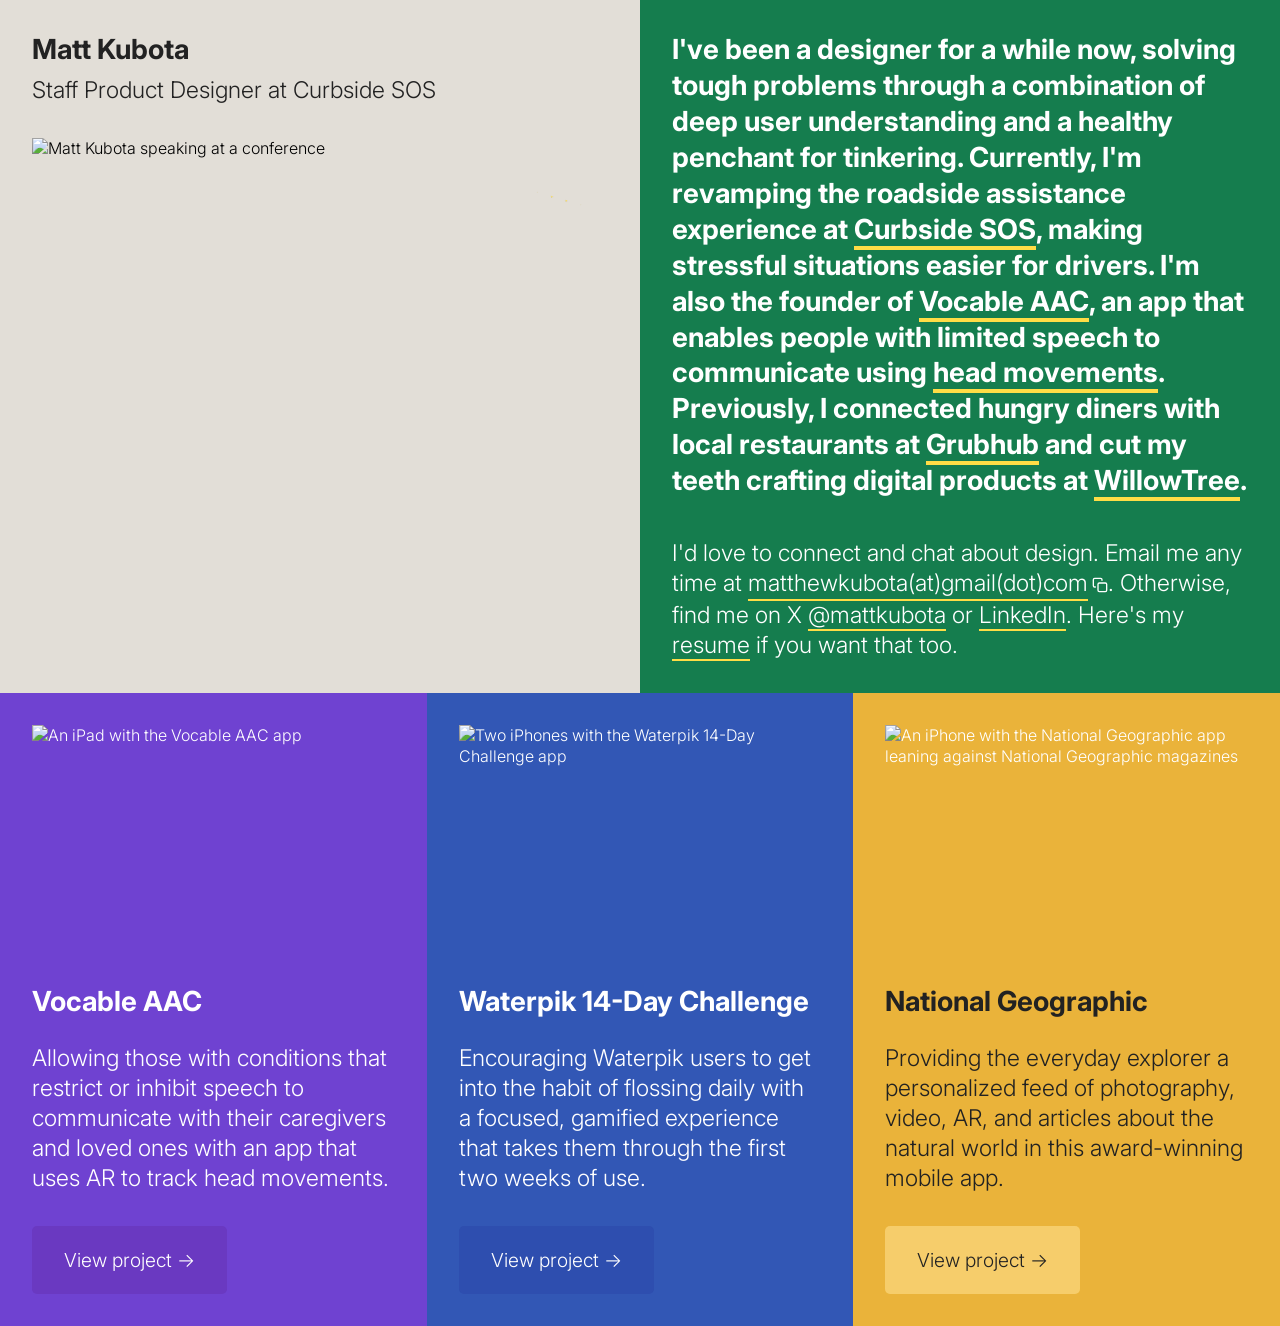
==== old/index.html @ 17c1863f "Add /old directory to preserve previous version of site - Copy index.html and main.css from main bra" ====
<!DOCTYPE html>
<!-- 
 __                              __              
/\ \                            /\ \             
\ \ \___     ___   __  __  __   \_\ \  __  __    
 \ \  _ `\  / __`\/\ \/\ \/\ \  /'_` \/\ \/\ \   
  \ \ \ \ \/\ \L\ \ \ \_/ \_/ \/\ \L\ \ \ \_\ \  
   \ \_\ \_\ \____/\ \___x___/'\ \___,_\/`____ \ 
    \/_/\/_/\/___/  \/__//__/   \/__,_ /`/___/> \
                                           /\___/
                                           \/__/ 
-->
<html lang="en">
  <head>
    <!-- Essential Meta -->
    <meta charset="utf-8" />
    <meta name="viewport" content="width=device-width, initial-scale=1" />
    <title>Matt Kubota</title>

    <!-- Primary SEO -->
    <meta
      name="description"
      content="Matt Kubota is a Staff Product Designer building thoughtful solutions for us all to live better, more fulfilled lives."
    />
    <meta
      name="keywords"
      content="Matt Kubota, Staff Product Designer, UX, UI, User Experience, User Interface, Interaction Designer, Graphic Designer, Designer, Design, Curbside SOS, Grubhub, WillowTree, National Geographic, Vocable AAC, Waterpik, NC State"
    />

    <!-- Open Graph / Social -->
    <meta property="og:title" content="Matt Kubota" />
    <meta
      property="og:description"
      content="Matt Kubota is a Staff Product Designer building thoughtful solutions for us all to live better, more fulfilled lives."
    />
    <meta
      property="og:image"
      content="https://mattkubota.com/assets/images/thumbnail.jpg"
    />
    <meta property="og:url" content="https://mattkubota.com/" />
    <meta property="og:type" content="website" />
    <meta property="og:site_name" content="Matt Kubota" />
    <meta property="og:image:type" content="image/jpg" />
    <meta property="og:image:width" content="1200" />
    <meta property="og:image:height" content="630" />
    <meta name="twitter:card" content="summary_large_image" />
    <meta name="twitter:image:alt" content="Matt Kubota" />

    <!-- Assets -->
    <link rel="icon" href="../assets/images/favicon-32x32.png" />
    <link rel="apple-touch-icon" href="../assets/images/favicon-192x192.png" />
    <link
      rel="preload"
      href="../assets/images/matt-kubota.webp"
      as="image"
      type="image/webp"
    />
    <link
      rel="preload"
      href="../assets/images/sticker.svg"
      as="image"
      type="image/svg+xml"
    />

    <!-- Fonts -->
    <link rel="preconnect" href="https://fonts.googleapis.com" />
    <link rel="preconnect" href="https://fonts.gstatic.com" crossorigin />
    <link
      href="https://fonts.googleapis.com/css2?family=Inter:wght@300;700&display=swap"
      rel="stylesheet"
    />

    <!-- Styles -->
    <link rel="stylesheet" href="main.css" />
  </head>

  <!-- Content -->
  <body>
    <div
      id="toast-container"
      role="status"
      aria-live="polite"
      aria-atomic="true"
    ></div>
    <main>
      <section id="box-1">
        <header>
          <h1 id="name">Matt Kubota</h1>
        </header>
        <p id="subhead">Staff Product Designer at Curbside SOS</p>
        <div id="hero-container">
          <img
            id="hero"
            src="../assets/images/matt-kubota.webp"
            width="950"
            height="633"
            alt="Matt Kubota speaking at a conference"
          />
          <div id="sticker-container">
            <button
              id="sticker"
              class="email-copy"
              aria-label="Copy email address to clipboard"
              tabindex="-1"
            >
              <img src="../assets/images/sticker.svg" alt="" />
              <div id="shine"></div>
            </button>
          </div>
        </div>
      </section>
      <section id="box-2">
        <p id="bio">
          I've been a designer for a while now, solving tough problems through a
          combination of deep user understanding and a healthy penchant for
          tinkering. Currently, I'm revamping the roadside assistance experience
          at <a href="https://www.curbsidesos.com/">Curbside SOS</a>, making
          stressful situations easier for drivers. I'm also the founder of
          <a href="https://www.vocable.app/">Vocable AAC</a>, an app that
          enables people with limited speech to communicate using
          <a href="https://x.com/mattkubota/status/1240012092595412992"
            >head movements</a
          >. Previously, I connected hungry diners with local restaurants at
          <a href="https://www.grubhub.com/">Grubhub</a> and cut my teeth
          crafting digital products at
          <a href="https://www.willowtreeapps.com/">WillowTree</a>.
        </p>
        <p id="contact">
          I'd love to connect and chat about design. Email me any time at
          <span class="email-container">
            <button
              class="email-copy"
              aria-label="Copy email address to clipboard"
            >
              matthewkubota(at)gmail(dot)com
            </button>
            <svg
              class="copy-icon"
              xmlns="http://www.w3.org/2000/svg"
              width="16"
              height="16"
              viewBox="0 0 24 24"
              fill="none"
              stroke="currentColor"
              stroke-width="2"
              stroke-linecap="round"
              stroke-linejoin="round"
              aria-hidden="true"
              focusable="false"
            >
              <rect x="9" y="9" width="13" height="13" rx="2" ry="2"></rect>
              <path
                d="M5 15H4a2 2 0 0 1-2-2V4a2 2 0 0 1 2-2h9a2 2 0 0 1 2 2v1"
              ></path>
            </svg> </span
          >. Otherwise, find me on X
          <a
            href="https://x.com/mattkubota"
            aria-label="Follow Matt Kubota on X"
            >@mattkubota</a
          >
          or
          <a
            href="https://www.linkedin.com/in/mattkubota/"
            aria-label="Connect with Matt Kubota on LinkedIn"
            >LinkedIn</a
          >. Here's my
          <a href="../assets/files/matt-kubota_resume.pdf" aria-label="PDF Resume"
            >resume</a
          >
          if you want that too.
        </p>
      </section>
      <section class="project" id="box-3--vocable" tabindex="0">
        <a
          href="https://www.notion.so/mattkubota/Vocable-AAC-3dc6c774aebd4692b6838ddd8106c678"
          class="project-content"
          tabindex="-1"
        >
          <div>
            <div id="img-container">
              <img
                src="../assets/images/vocable.webp"
                width="500"
                height="357"
                alt="An iPad with the Vocable AAC app"
                loading="lazy"
              />
            </div>
            <h2>Vocable AAC</h2>
            <p>
              Allowing those with conditions that restrict or inhibit speech to
              communicate with their caregivers and loved ones with an app that
              uses AR to track head movements.
            </p>
          </div>
          <span class="btn" aria-hidden="true">View project →</span>
        </a>
      </section>
      <section class="project" id="box-4--waterpik" tabindex="0">
        <a
          href="https://www.notion.so/mattkubota/Waterpik-397cb98060af45f89343ba38671555d3"
          class="project-content"
          tabindex="-1"
        >
          <div>
            <div id="img-container">
              <img
                src="../assets/images/waterpik.webp"
                width="500"
                height="357"
                alt="Two iPhones with the Waterpik 14-Day Challenge app"
                loading="lazy"
              />
            </div>
            <h2>Waterpik 14-Day Challenge</h2>
            <p>
              Encouraging Waterpik users to get into the habit of flossing daily
              with a focused, gamified experience that takes them through the
              first two weeks of use.
            </p>
          </div>
          <span class="btn" aria-hidden="true">View project →</span>
        </a>
      </section>
      <section class="project" id="box-5--natgeo" tabindex="0">
        <a
          href="https://www.notion.so/mattkubota/National-Geographic-9876b6b0abce4806b0584fafaabd3566"
          class="project-content"
          tabindex="-1"
        >
          <div>
            <div id="img-container">
              <img
                src="../assets/images/natgeo.webp"
                width="500"
                height="357"
                alt="An iPhone with the National Geographic app leaning against National Geographic magazines"
                loading="lazy"
              />
            </div>
            <h2>National Geographic</h2>
            <p>
              Providing the everyday explorer a personalized feed of
              photography, video, AR, and articles about the natural world in
              this award-winning mobile app.
            </p>
          </div>
          <span class="btn" aria-hidden="true">View project →</span>
        </a>
      </section>
    </main>

    <!-- Scripts -->
    <script>
      // Utility functions
      const showToast = (isError = false) => {
        const toastContainer = document.getElementById("toast-container");
        const toast = document.createElement("div");
        toast.className = isError ? "toast toast-error" : "toast";
        toast.setAttribute("role", "alert");
        toast.innerHTML = `
    <svg xmlns="http://www.w3.org/2000/svg" width="16" height="16" viewBox="0 0 24 24" fill="none" stroke="currentColor" stroke-width="2" stroke-linecap="round" stroke-linejoin="round" aria-hidden="true" focusable="false">
      ${
        isError
          ? '<circle cx="12" cy="12" r="10"></circle><line x1="15" y1="9" x2="9" y2="15"></line><line x1="9" y1="9" x2="15" y2="15"></line>'
          : '<polyline points="20 6 9 17 4 12"></polyline>'
      }
    </svg>
    <span>${
      isError ? "Failed to copy email address" : "Email address copied"
    }</span>
  `;
        toastContainer.appendChild(toast);
        setTimeout(() => toast.remove(), 2000);
      };

      // Email copy functionality
      document.querySelectorAll(".email-copy").forEach((button) => {
        button.addEventListener("click", async (e) => {
          e.preventDefault();
          try {
            await navigator.clipboard.writeText("matthewkubota@gmail.com");
            showToast();
          } catch (err) {
            console.error("Failed to copy:", err);
            showToast(true);
          }
        });
      });

      // Intersection Observer for animations
      const observer = new IntersectionObserver(
        (entries) => {
          entries.forEach((entry) => {
            if (entry.isIntersecting) {
              entry.target.classList.add("in-view");
            }
          });
        },
        { threshold: 0.1 }
      );

      document.querySelectorAll(".project img").forEach((img) => {
        observer.observe(img);
      });
    </script>

    <!-- Structured Data -->
    <script type="application/ld+json">
      {
        "@context": "https://schema.org",
        "@type": "Person",
        "name": "Matt Kubota",
        "jobTitle": "Staff Product Designer",
        "worksFor": {
          "@type": "Organization",
          "name": "Curbside SOS"
        },
        "url": "https://mattkubota.com",
        "sameAs": [
          "https://x.com/mattkubota",
          "https://www.linkedin.com/in/mattkubota/"
        ],
        "knowsAbout": [
          "Product Design",
          "UX Design",
          "UI Design",
          "Interaction Design"
        ]
      }
    </script>

    <!-- Vercel Analytics -->
    <script>
      window.va =
        window.va ||
        function () {
          (window.vaq = window.vaq || []).push(arguments);
        };
    </script>
    <script defer src="/_vercel/insights/script.js"></script>
  </body>
</html>
---- old/main.css ----
/* MODERN NORMALIZE */
*,
*::before,
*::after {
  box-sizing: border-box;
  margin: 0;
  padding: 0;
}

html {
  -webkit-text-size-adjust: 100%;
  tab-size: 4;
  font-family: system-ui, sans-serif;
  line-height: 1.5;
  -webkit-font-smoothing: antialiased;
}

body {
  line-height: inherit;
  -webkit-font-smoothing: antialiased;
}

img,
picture,
video,
canvas,
svg {
  display: block;
  max-width: 100%;
}

input,
button,
textarea,
select {
  font: inherit;
}

/* CUSTOM RESET */
html,
body,
h1,
h2,
h3,
h4,
h5,
h6,
p,
a,
ol,
ul,
li,
blockquote,
figure,
pre,
button,
iframe,
hr {
  font-size: 100%;
  font-weight: 300;
  font-family: "Inter", system-ui, "Segoe UI", Roboto, Helvetica, Arial,
    sans-serif, "Apple Color Emoji", "Segoe UI Emoji", "Segoe UI Symbol";
  line-height: 1.3em;
}

/* CUSTOM PROPERTIES */
:root {
  /* Colors */
  --color-text-dark: rgb(34, 34, 34);
  --color-text-light: rgb(255, 255, 255);
  --color-bg-cream: rgb(226, 222, 215);
  --color-bg-green: rgb(21, 125, 78);
  --color-bg-purple: rgb(111, 66, 209);
  --color-bg-blue: rgb(50, 87, 181);
  --color-bg-yellow: rgb(234, 179, 58);
  --color-highlight: rgb(255, 221, 70);
  --color-purple-transparent: rgb(92, 38, 155, 0.3);
  --color-purple-transparent-hover: rgb(92, 38, 155, 0.8);
  --color-blue-transparent: rgb(39, 57, 160, 0.3);
  --color-blue-transparent-hover: rgb(39, 57, 160, 0.8);
  --color-yellow-transparent: rgb(255, 224, 140, 0.6);
  --color-yellow-transparent-hover: rgb(255, 224, 140);
  --color-shadow: rgb(0, 8, 30, 0.3);

  /* Spacing */
  --spacing-xs: 0.5rem;
  --spacing-sm: 1rem;
  --spacing-md: 1.5rem;
  --spacing-lg: 2rem;
  --spacing-xl: 2.5rem;

  /* Typography - based on minor third type scale */
  --font-size--small: calc((19.2 / 16) * 1rem);
  --font-size--default: calc((23.04 / 16) * 1rem);
  --font-size--medium: calc((27.65 / 16) * 1rem);
  --font-size--large: calc((33.18 / 16) * 1rem);
  --font-size--xlarge: calc((39.81 / 16) * 1rem);
}

/* LAYOUT */
main {
  min-height: 100vh;
  display: grid;
  grid-template: 1fr auto / repeat(6, 1fr);
}

section {
  padding: var(--spacing-lg);
  display: flex;
  flex-direction: column;
}

/* Common section layouts */
#box-2,
#box-3--vocable,
#box-4--waterpik,
#box-5--natgeo {
  justify-content: space-between;
}

/* Grid Areas */
#box-1 {
  grid-area: 1 / 1 / 2 / 4;
  background-color: var(--color-bg-cream);
}

#box-2 {
  grid-area: 1 / 4 / 2 / 7;
  background-color: var(--color-bg-green);
}

#box-3--vocable {
  grid-area: 2 / 1 / 3 / 3;
  background-color: var(--color-bg-purple);
}

#box-4--waterpik {
  grid-area: 2 / 3 / 3 / 5;
  background-color: var(--color-bg-blue);
}

#box-5--natgeo {
  grid-area: 2 / 5 / 3 / 7;
  background-color: var(--color-bg-yellow);
}

/* ACCESSIBILITY */
/* Focus States */
/* Remove default focus outlines */
a:focus,
button:focus {
  outline: none;
}

/* Default focus-visible style for interactive elements */
a:focus-visible:not(.project-content),
button:focus-visible {
  outline: auto;
}

/* Text link focus styles */
#box-2 a:focus-visible,
.email-copy:focus-visible {
  background: var(--color-highlight);
  color: var(--color-bg-green);
  outline: none;
}

/* Project section keyboard focus styles */
.project:focus-visible {
  outline: 4px solid var(--color-highlight);
  outline-offset: -4px;
}

/* COMPONENTS */
/* Buttons */
.btn {
  width: max-content;
  margin-top: var(--spacing-lg);
  padding: var(--spacing-md) var(--spacing-lg);
  border-radius: 5px;
  font-size: var(--font-size--small);
  transition: background-color 0.2s ease;
}

/* Project-specific button styles */
#box-3--vocable .btn {
  background-color: var(--color-purple-transparent);
}

#box-3--vocable .btn:hover {
  background-color: var(--color-purple-transparent-hover);
}

#box-4--waterpik .btn {
  background-color: var(--color-blue-transparent);
}

#box-4--waterpik .btn:hover {
  background-color: var(--color-blue-transparent-hover);
}

#box-5--natgeo .btn {
  background-color: var(--color-yellow-transparent);
}

#box-5--natgeo .btn:hover {
  background-color: var(--color-yellow-transparent-hover);
}

/* Sticker Component */
#sticker-container {
  width: 180px;
  height: 103.96px;
  position: absolute;
  top: -40px;
  right: -55px;
  transform: rotate(16deg);
  transition: all 0.2s;
  filter: drop-shadow(0 0 0 var(--color-shadow));
  will-change: transform, filter;
  @media (min-width: 2028px) {
    left: 825px;
  }
}

#sticker {
  width: inherit;
  height: inherit;
  position: inherit;
  top: 0;
  right: 0;
  overflow: hidden;
  -webkit-clip-path: path(
    "M97.6,0,95.2,5.05,90,16,84.82,5.05,82.43,0,80.54,5.26,76.45,16.64,70.18,6.3,67.26,1.49,65.94,7,63.07,18.74,55.65,9.15l-3.5-4.51-.65,5.65L50.09,22.42l-8.71-8.53L37.16,9.78l.26,5.88L38,28,27.63,21.17l-5.25-3.49,1.73,6.05L27.58,36,15.34,32.47,8.19,30.41l4.71,5.77,8.35,10.2L8.52,49.74,0,52l8.52,2.25,12.73,3.36L12.9,67.79,8.19,73.56l7.15-2.06L27.58,68,24.1,80.22l-1.72,6.07,5.25-3.48L38,76l-.53,12.38-.26,5.87,4.22-4.14,8.73-8.54,1.41,12.13.66,5.66,3.49-4.52,7.43-9.59L66,97l1.33,5.48,2.92-4.82,6.24-10.3,4.09,11.37L82.43,104l2.39-5L90,88l5.18,10.9,2.42,5,1.89-5.26,4.07-11.36,6.27,10.33,2.92,4.82L114.08,97l2.86-11.8,7.42,9.59,3.5,4.51.65-5.66,1.42-12.13,8.73,8.55,4.21,4.11-.26-5.88L142.08,76l10.34,6.85,5.21,3.49-1.73-6.05L152.42,68l12.24,3.51,7.15,2-4.71-5.76-8.34-10.2,12.73-3.36L180,52l-8.52-2.24-12.73-3.36,8.35-10.2,4.71-5.77-7.14,2.05L152.42,36l3.48-12.23,1.73-6.09-5.25,3.48L142.06,28l.53-12.38.26-5.87-4.21,4.12-8.73,8.55-1.42-12.13-.65-5.66-3.5,4.52-7.4,9.57L114.07,7l-1.32-5.47L109.82,6.3l-6.26,10.34L99.47,5.26Z"
  );
  clip-path: path(
    "M97.6,0,95.2,5.05,90,16,84.82,5.05,82.43,0,80.54,5.26,76.45,16.64,70.18,6.3,67.26,1.49,65.94,7,63.07,18.74,55.65,9.15l-3.5-4.51-.65,5.65L50.09,22.42l-8.71-8.53L37.16,9.78l.26,5.88L38,28,27.63,21.17l-5.25-3.49,1.73,6.05L27.58,36,15.34,32.47,8.19,30.41l4.71,5.77,8.35,10.2L8.52,49.74,0,52l8.52,2.25,12.73,3.36L12.9,67.79,8.19,73.56l7.15-2.06L27.58,68,24.1,80.22l-1.72,6.07,5.25-3.48L38,76l-.53,12.38-.26,5.87,4.22-4.14,8.73-8.54,1.41,12.13.66,5.66,3.49-4.52,7.43-9.59L66,97l1.33,5.48,2.92-4.82,6.24-10.3,4.09,11.37L82.43,104l2.39-5L90,88l5.18,10.9,2.42,5,1.89-5.26,4.07-11.36,6.27,10.33,2.92,4.82L114.08,97l2.86-11.8,7.42,9.59,3.5,4.51.65-5.66,1.42-12.13,8.73,8.55,4.21,4.11-.26-5.88L142.08,76l10.34,6.85,5.21,3.49-1.73-6.05L152.42,68l12.24,3.51,7.15,2-4.71-5.76-8.34-10.2,12.73-3.36L180,52l-8.52-2.24-12.73-3.36,8.35-10.2,4.71-5.77-7.14,2.05L152.42,36l3.48-12.23,1.73-6.09-5.25,3.48L142.06,28l.53-12.38.26-5.87-4.21,4.12-8.73,8.55-1.42-12.13-.65-5.66-3.5,4.52-7.4,9.57L114.07,7l-1.32-5.47L109.82,6.3l-6.26,10.34L99.47,5.26Z"
  );
}

#sticker-container:hover {
  filter: drop-shadow(0 10px 5px var(--color-shadow));
  transform: scale(1.2) rotate(8deg);
}

#sticker img {
  width: 100%;
  position: relative;
}

#shine {
  width: 60%;
  height: 100%;
  position: absolute;
  top: 0;
  left: -190px;
  transform: skewX(-30deg);
  background: linear-gradient(
    90deg,
    transparent 0%,
    rgba(255, 255, 255, 0.8) 50%,
    transparent 100%
  );
  animation: shine 6s ease-in infinite;
  will-change: left;
}

/* Image Container */
#img-container {
  max-width: 500px;
  height: auto;
  margin: auto;
  display: block;
  transition: transform 0.2s ease;
}

#img-container:hover {
  transform: translate3d(0, -10px, 0);
}

.project img {
  max-width: 100%;
  height: auto;
  display: block;
}

/* Toast Component */
#toast-container {
  position: fixed;
  top: 24px;
  left: 50%;
  transform: translateX(-50%);
  z-index: 1000;
}

.toast {
  background-color: var(--color-text-dark);
  color: var(--color-text-light);
  padding: var(--spacing-sm) var(--spacing-md);
  border-radius: 6px;
  display: flex;
  align-items: center;
  gap: 8px;
  box-shadow: 0 4px 12px rgba(0, 0, 0, 0.15);
  animation: toast-in-out 2s ease-in-out;
  pointer-events: none;
}

/* PROJECT SECTIONS */
/* Hero Section */
#hero-container {
  max-width: 1200px;
  height: 100%;
  position: relative;
}

#hero {
  max-width: 100%;
  height: inherit;
  display: block;
  object-fit: cover;
}

#subhead {
  max-width: 1020px;
  margin-top: var(--spacing-xs);
  margin-bottom: var(--spacing-lg);
}

/* Bio Section */
#bio,
#contact {
  max-width: 1500px;
}

#contact {
  margin-top: var(--spacing-xl);
}

.email-container {
  display: inline-flex;
  align-items: center;
  gap: 0.25rem;
}

.email-copy {
  color: var(--color-text-light);
  background: none;
  border: none;
  border-bottom: 2px solid var(--color-highlight);
  padding: 0;
  font: inherit;
  cursor: pointer;
}

.email-copy:hover {
  background-color: var(--color-highlight);
  color: var(--color-bg-green);
}

.copy-icon {
  color: var(--color-text-light);
}

/* Project Cards */
.project-content {
  height: 100%;
  display: flex;
  flex-direction: column;
  justify-content: space-between;
  text-decoration: none;
}

.project p {
  max-width: 700px;
  margin-top: var(--spacing-md);
}

/* Project hover/focus interactions */
.project:hover #img-container,
.project:focus-visible #img-container {
  transform: translate3d(0, -10px, 0);
}

#box-3--vocable:hover .btn,
#box-3--vocable:focus-visible .btn {
  background-color: var(--color-purple-transparent-hover);
}

#box-4--waterpik:hover .btn,
#box-4--waterpik:focus-visible .btn {
  background-color: var(--color-blue-transparent-hover);
}

#box-5--natgeo:hover .btn,
#box-5--natgeo:focus-visible .btn {
  background-color: var(--color-yellow-transparent-hover);
}

/* TYPOGRAPHY */
::selection {
  background: var(--color-highlight);
}

h1,
h2 {
  font-size: var(--font-size--medium);
  font-weight: 700;
  color: var(--color-text-light);
}

p {
  font-size: var(--font-size--default);
  color: var(--color-text-light);
  text-wrap: pretty;
}

a,
a:visited {
  color: var(--color-text-light);
  text-decoration: none;
}

/* Link Styles */
#bio a {
  border-bottom: 4px solid var(--color-highlight);
}

#contact a {
  border-bottom: 2px solid var(--color-highlight);
}

#box-2 a:hover {
  background-color: var(--color-highlight);
  color: var(--color-bg-green);
}

/* Section-specific Typography */
#name,
#subhead {
  color: var(--color-text-dark);
}

#bio,
#bio a {
  font-size: var(--font-size--xlarge);
  font-weight: 700;
}

#box-5--natgeo h2,
#box-5--natgeo p,
#box-5--natgeo .btn {
  color: var(--color-text-dark);
}

/* ANIMATIONS */
@keyframes shine {
  0% {
    left: -290px;
  }
  33%,
  100% {
    left: 290px;
  }
}

@keyframes toast-in-out {
  0% {
    opacity: 0;
    transform: translateY(-20px);
  }
  15% {
    opacity: 1;
    transform: translateY(0);
  }
  85% {
    opacity: 1;
    transform: translateY(0);
  }
  100% {
    opacity: 0;
    transform: translateY(-20px);
  }
}

/* MEDIA QUERIES */
@media (max-width: 1800px) {
  #bio,
  #bio a {
    font-size: var(--font-size--large);
  }
}

@media (max-width: 1400px) {
  #bio,
  #bio a {
    font-size: var(--font-size--medium);
  }
}

@media (max-width: 1000px) {
  /* Layout changes */
  body {
    background-color: var(--color-bg-cream);
  }

  main {
    grid-template-columns: 1fr;
    grid-template-rows: repeat(5, auto);
  }

  /* Grid adjustments */
  #box-1,
  #box-2,
  #box-3--vocable,
  #box-4--waterpik,
  #box-5--natgeo {
    grid-column: 1;
  }

  #box-1 {
    grid-row: 1;
    overflow: hidden;
  }
  #box-2 {
    grid-row: 2;
  }
  #box-3--vocable {
    grid-row: 3;
  }
  #box-4--waterpik {
    grid-row: 4;
  }
  #box-5--natgeo {
    grid-row: 5;
  }

  /* Button styles */
  .btn {
    width: 100%;
    padding: var(--spacing-lg) 0;
    text-align: center;
  }

  #box-3--vocable .btn {
    background-color: var(--color-purple-transparent-hover);
  }

  #box-4--waterpik .btn {
    background-color: var(--color-blue-transparent-hover);
  }

  #box-5--natgeo .btn {
    background-color: var(--color-yellow-transparent-hover);
  }

  /* Typography adjustments */
  p {
    font-size: var(--font-size--small);
    line-height: 1.4em;
  }

  #subhead {
    margin-bottom: var(--spacing-lg);
  }

  #bio,
  #bio a {
    font-size: var(--font-size--default);
  }

  #bio a {
    border-bottom: 2px solid var(--color-highlight);
  }

  #contact {
    margin-top: var(--spacing-lg);
  }

  /* Sticker adjustments */
  #sticker {
    width: 160px;
    height: 92.43px;
    top: 16px;
    right: 32px;
    -webkit-clip-path: path(
      "M86.76,0,84.62,4.49,80,14.18,75.4,4.49,73.27,0,71.59,4.68,68,14.79,62.38,5.6,59.79,1.32,58.61,6.19,56.07,16.66,49.46,8.14l-3.1-4-.58,5L44.52,19.93l-7.74-7.58L33,8.69l.23,5.23.48,11-9.18-6.1-4.67-3.1,1.54,5.38L24.52,32,13.64,28.86,7.28,27l4.19,5.13,7.42,9.06-11.32,3L0,46.21l7.57,2,11.32,3-7.42,9.07L7.28,65.38l6.36-1.82,10.88-3.13-3.1,10.88L19.89,76.7l4.67-3.09,9.18-6.09-.48,11L33,83.74l3.75-3.67,7.76-7.6L45.8,83.25l.58,5,3.11-4,6.6-8.53,2.54,10.48,1.18,4.86,2.6-4.28L68,77.64l3.63,10.11,1.68,4.67,2.13-4.49L80,78.24l4.61,9.69,2.15,4.49,1.68-4.68,3.61-10.1,5.58,9.19,2.59,4.28,1.18-4.86,2.54-10.49,6.6,8.52,3.11,4,.58-5,1.26-10.79,7.76,7.6L127,83.73l-.22-5.22-.48-11,9.19,6.09,4.63,3.1-1.53-5.38-3.1-10.88,10.89,3.11,6.35,1.83-4.18-5.12-7.42-9.07,11.32-3,7.56-2-7.57-2-11.32-3,7.42-9.06L152.72,27l-6.35,1.83L135.48,32l3.1-10.87,1.53-5.41-4.66,3.09-9.18,6.1.48-11L127,8.69l-3.74,3.66-7.77,7.59L114.22,9.16l-.59-5-3.1,4-6.59,8.51L101.4,6.19l-1.18-4.87L97.62,5.6l-5.57,9.19L88.42,4.68Z"
    );
    clip-path: path(
      "M86.76,0,84.62,4.49,80,14.18,75.4,4.49,73.27,0,71.59,4.68,68,14.79,62.38,5.6,59.79,1.32,58.61,6.19,56.07,16.66,49.46,8.14l-3.1-4-.58,5L44.52,19.93l-7.74-7.58L33,8.69l.23,5.23.48,11-9.18-6.1-4.67-3.1,1.54,5.38L24.52,32,13.64,28.86,7.28,27l4.19,5.13,7.42,9.06-11.32,3L0,46.21l7.57,2,11.32,3-7.42,9.07L7.28,65.38l6.36-1.82,10.88-3.13-3.1,10.88L19.89,76.7l4.67-3.09,9.18-6.09-.48,11L33,83.74l3.75-3.67,7.76-7.6L45.8,83.25l.58,5,3.11-4,6.6-8.53,2.54,10.48,1.18,4.86,2.6-4.28L68,77.64l3.63,10.11,1.68,4.67,2.13-4.49L80,78.24l4.61,9.69,2.15,4.49,1.68-4.68,3.61-10.1,5.58,9.19,2.59,4.28,1.18-4.86,2.54-10.49,6.6,8.52,3.11,4,.58-5,1.26-10.79,7.76,7.6L127,83.73l-.22-5.22-.48-11,9.19,6.09,4.63,3.1-1.53-5.38-3.1-10.88,10.89,3.11,6.35,1.83-4.18-5.12-7.42-9.07,11.32-3,7.56-2-7.57-2-11.32-3,7.42-9.06L152.72,27l-6.35,1.83L135.48,32l3.1-10.87,1.53-5.41-4.66,3.09-9.18,6.1.48-11L127,8.69l-3.74,3.66-7.77,7.59L114.22,9.16l-.59-5-3.1,4-6.59,8.51L101.4,6.19l-1.18-4.87L97.62,5.6l-5.57,9.19L88.42,4.68Z"
    );
  }

  /* Focus state adjustments */
  .project:hover #img-container,
  .project:focus-visible #img-container {
    transform: none;
  }

  project:focus-visible {
    outline-offset: 0;
    position: relative;             
  }

  /* Animation adjustments */
  .project img {
    opacity: 0;
    transform: translateY(20px);
    transition: opacity 0.6s ease-out, transform 0.6s ease-out;
    will-change: opacity, transform;
  }

  .project img.in-view {
    opacity: 1;
    transform: translateY(0);
  }
}

@media (max-width: 425px) {
  #bio,
  #bio a {
    font-size: var(--font-size--small);
  }

  section {
    padding: var(--spacing-lg);
  }
}

/* Touch device optimizations */
@media (hover: none) {
  #sticker-container:hover {
    transform: scale(1, 1) rotate(16deg);
    filter: none;
  }

  #img-container:hover {
    transform: none;
  }
}
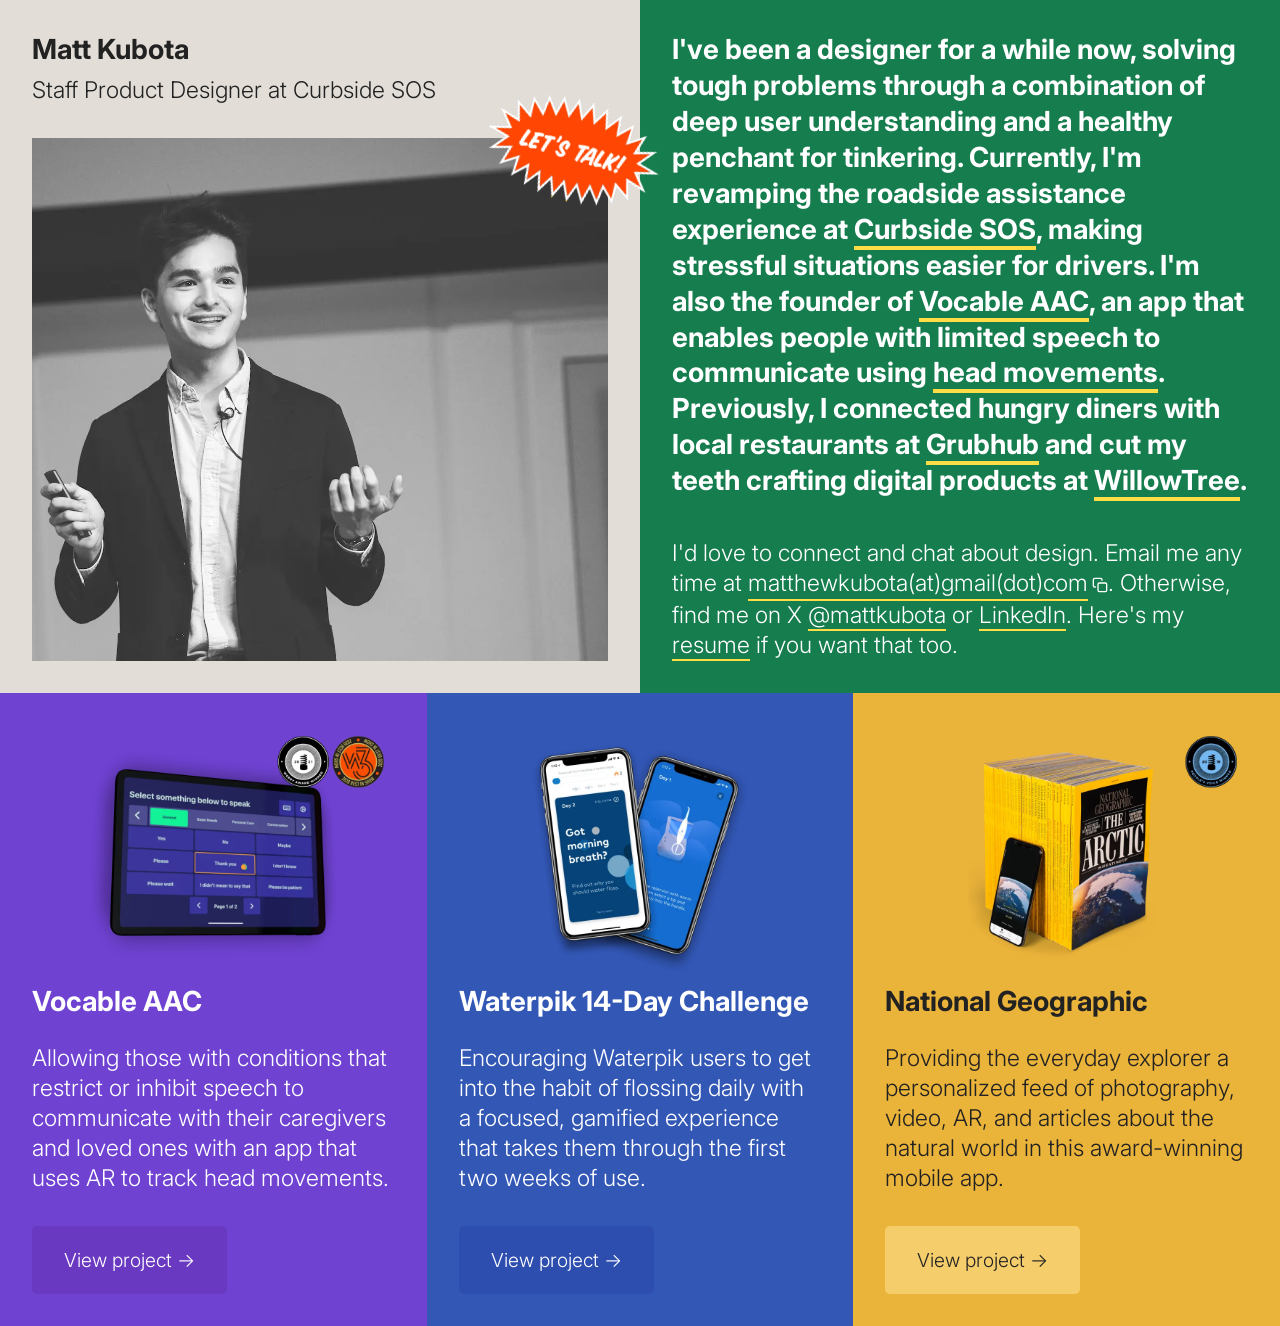
==== commit 0c68c038: "Make /old directory fully self-contained with all assets - Copy all image assets from main branch to" ====
--- a/old/index.html
+++ b/old/index.html
@@ -47,17 +47,17 @@
     <meta name="twitter:image:alt" content="Matt Kubota" />
 
     <!-- Assets -->
-    <link rel="icon" href="../assets/images/favicon-32x32.png" />
-    <link rel="apple-touch-icon" href="../assets/images/favicon-192x192.png" />
+    <link rel="icon" href="assets/images/favicon-32x32.png" />
+    <link rel="apple-touch-icon" href="assets/images/favicon-192x192.png" />
     <link
       rel="preload"
-      href="../assets/images/matt-kubota.webp"
+      href="assets/images/matt-kubota.webp"
       as="image"
       type="image/webp"
     />
     <link
       rel="preload"
-      href="../assets/images/sticker.svg"
+      href="assets/images/sticker.svg"
       as="image"
       type="image/svg+xml"
     />
@@ -91,7 +91,7 @@
         <div id="hero-container">
           <img
             id="hero"
-            src="../assets/images/matt-kubota.webp"
+            src="assets/images/matt-kubota.webp"
             width="950"
             height="633"
             alt="Matt Kubota speaking at a conference"
@@ -103,7 +103,7 @@
               aria-label="Copy email address to clipboard"
               tabindex="-1"
             >
-              <img src="../assets/images/sticker.svg" alt="" />
+              <img src="assets/images/sticker.svg" alt="" />
               <div id="shine"></div>
             </button>
           </div>
@@ -165,7 +165,7 @@
             aria-label="Connect with Matt Kubota on LinkedIn"
             >LinkedIn</a
           >. Here's my
-          <a href="../assets/files/matt-kubota_resume.pdf" aria-label="PDF Resume"
+          <a href="assets/files/matt-kubota_resume.pdf" aria-label="PDF Resume"
             >resume</a
           >
           if you want that too.
@@ -180,7 +180,7 @@
           <div>
             <div id="img-container">
               <img
-                src="../assets/images/vocable.webp"
+                src="assets/images/vocable.webp"
                 width="500"
                 height="357"
                 alt="An iPad with the Vocable AAC app"
@@ -206,7 +206,7 @@
           <div>
             <div id="img-container">
               <img
-                src="../assets/images/waterpik.webp"
+                src="assets/images/waterpik.webp"
                 width="500"
                 height="357"
                 alt="Two iPhones with the Waterpik 14-Day Challenge app"
@@ -232,7 +232,7 @@
           <div>
             <div id="img-container">
               <img
-                src="../assets/images/natgeo.webp"
+                src="assets/images/natgeo.webp"
                 width="500"
                 height="357"
                 alt="An iPhone with the National Geographic app leaning against National Geographic magazines"
